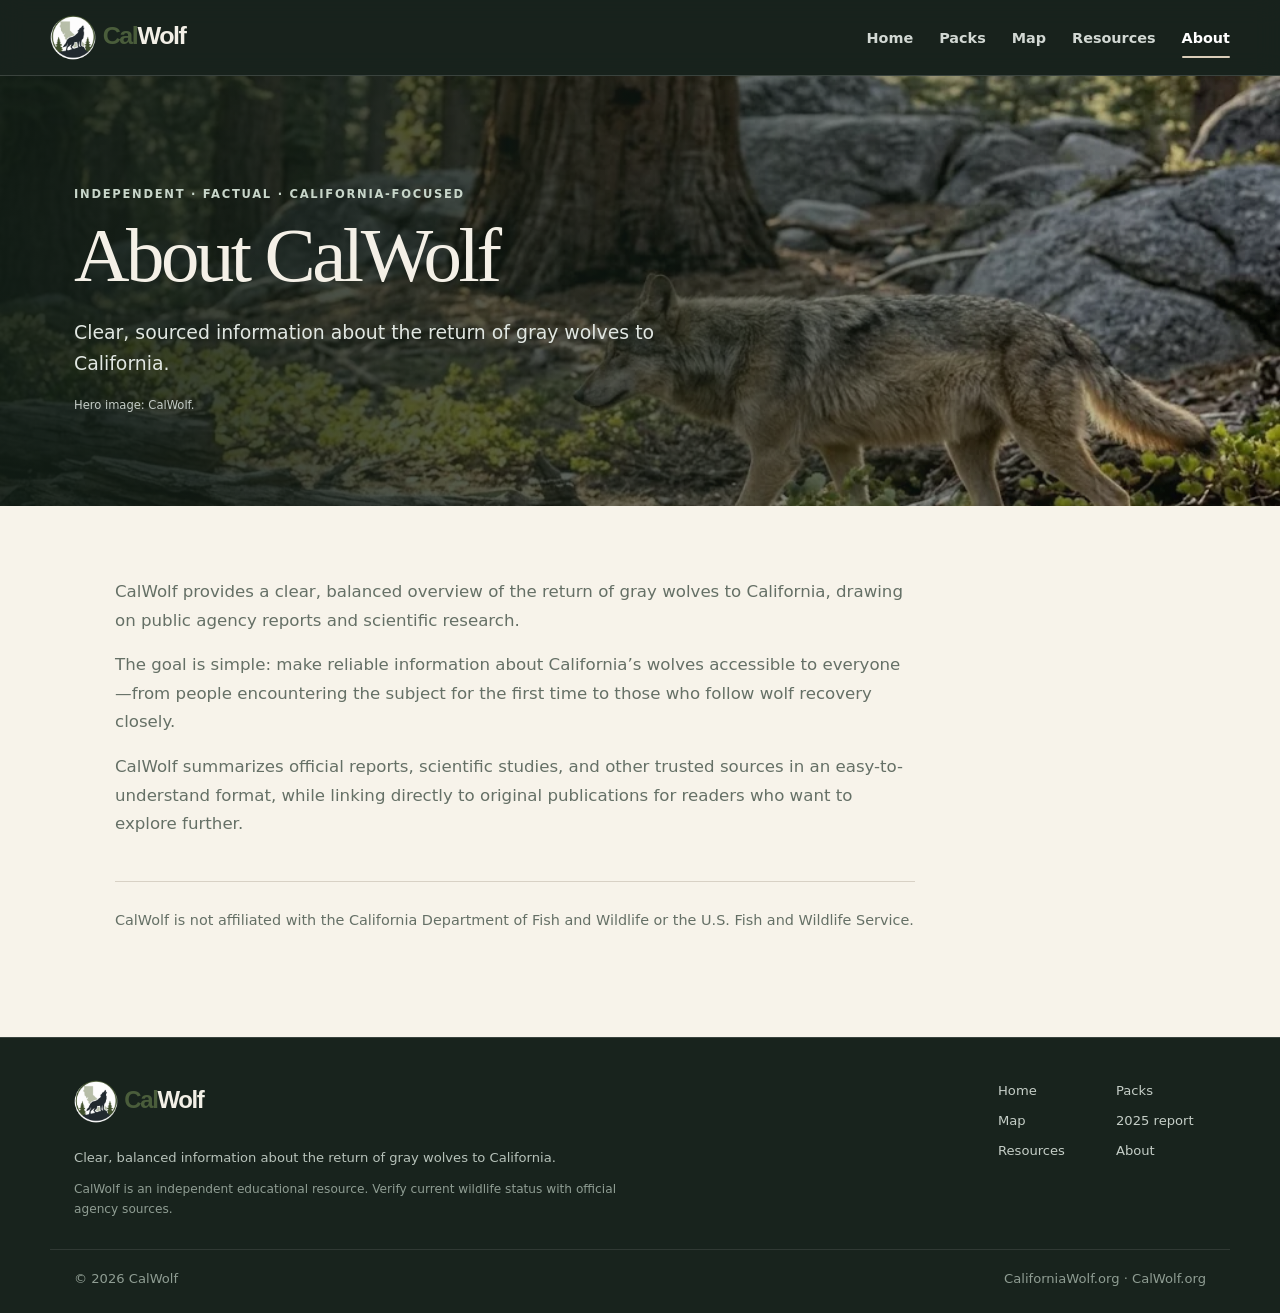
==== about.html @ 97b13d96 "Add files via upload Publish CalWolf Version 1.0" ====
<!DOCTYPE html>
<html lang="en">
<head>
<meta charset="utf-8">
<meta content="width=device-width,initial-scale=1" name="viewport">
<title>About CalWolf | California Wolf Information</title>
<meta content="Learn about CalWolf, an independent educational resource presenting clear, sourced information about California’s gray wolves." name="description">

<link href="styles.css" rel="stylesheet">
<meta content="#18231d" name="theme-color"><meta content="dark light" name="color-scheme"><meta content="index, follow, max-image-preview:large" name="robots"><link href="https://californiawolf.org/about.html" rel="canonical"><link href="images/calwolf-icon.svg" rel="icon" type="image/svg+xml"><link href="images/favicon-32x32.png" rel="icon" sizes="32x32" type="image/png"><link href="images/favicon-16x16.png" rel="icon" sizes="16x16" type="image/png"><link href="images/favicon.ico" rel="shortcut icon"><link href="images/apple-touch-icon.png" rel="apple-touch-icon" sizes="180x180"><link href="site.webmanifest" rel="manifest"><link as="image" fetchpriority="high" href="images/hero-about.webp" rel="preload" type="image/webp"><meta content="CalWolf" property="og:site_name"><meta content="en_US" property="og:locale"><meta content="article" property="og:type"><meta content="About CalWolf | California Wolf Information" property="og:title"><meta content="Learn about CalWolf, an independent educational resource presenting clear, sourced information about California’s gray wolves." property="og:description"><meta content="https://californiawolf.org/about.html" property="og:url"><meta content="https://californiawolf.org/images/calwolf-social.jpg" property="og:image"><meta content="1200" property="og:image:width"><meta content="630" property="og:image:height"><meta content="CalWolf — clear, balanced information about California gray wolves" property="og:image:alt"><meta content="summary_large_image" name="twitter:card"><meta content="About CalWolf | California Wolf Information" name="twitter:title"><meta content="Learn about CalWolf, an independent educational resource presenting clear, sourced information about California’s gray wolves." name="twitter:description"><meta content="https://californiawolf.org/images/calwolf-social.jpg" name="twitter:image"><script>document.documentElement.classList.add('js');</script><script defer src="site.js"></script><script type="application/ld+json">{
  "@context": "https://schema.org",
  "@type": "AboutPage",
  "name": "About CalWolf | California Wolf Information",
  "url": "https://californiawolf.org/about.html",
  "description": "Learn about CalWolf, an independent educational resource presenting clear, sourced information about California’s gray wolves.",
  "isPartOf": {
    "@type": "WebSite",
    "name": "CalWolf",
    "url": "https://californiawolf.org/"
  },
  "publisher": {
    "@type": "Organization",
    "name": "CalWolf",
    "url": "https://californiawolf.org/",
    "logo": "https://californiawolf.org/images/calwolf-icon.svg"
  }
}</script></head>
<body><a class="skip-link" href="#main-content">Skip to content</a>
<header class="site-header">
<a class="brand" href="index.html">
<img alt="CalWolf" class="brand-logo" decoding="async" height="190" src="images/calwolf-logo.svg" width="720">
<span class="brand-sub">
     California Wolf Information &amp; Education
    </span>
</a><button aria-controls="primary-navigation" aria-expanded="false" aria-label="Open navigation" class="nav-toggle" type="button"><span class="nav-toggle-line"></span><span class="nav-toggle-line"></span><span class="nav-toggle-line"></span></button>
<nav aria-label="Primary navigation" class="site-nav" id="primary-navigation">
<a href="index.html">
     Home
    </a>
<a href="packs.html">
     Packs
    </a>
<a href="map.html">
     Map
    </a>
<a href="index.html#resources">
     Resources
    </a>
<a aria-current="page" href="about.html">
     About
    </a>
</nav>
</header>
<section class="hero page-hero about-hero">
<div class="hero-inner">
<div class="hero-copy">
<p class="eyebrow">
      Independent · factual · California-focused
     </p>
<h1>
      About CalWolf
     </h1>
<p class="lede">
      Clear, sourced information about the return of gray wolves to California.
     </p>
<p class="credit">
      Hero image: CalWolf.
     </p>
</div>
</div>
</section>
<main class="page-main" id="main-content">
<div class="about-copy">
<p>
     CalWolf provides a clear, balanced overview of the return of gray wolves to California, drawing on public agency reports and scientific research.
    </p>
<p>
     The goal is simple: make reliable information about California’s wolves accessible to everyone—from people encountering the subject for the first time to those who follow wolf recovery closely.
    </p>
<p>
     CalWolf summarizes official reports, scientific studies, and other trusted sources in an easy-to-understand format, while linking directly to original publications for readers who want to explore further.
    </p>
<p class="note-line">
     CalWolf is not affiliated with the California Department of Fish and Wildlife or the U.S. Fish and Wildlife Service.
    </p>
</div>
</main>
<footer class="site-footer">
<div class="footer-inner">
<div>
<a class="footer-brand" href="index.html">
<img alt="CalWolf" class="footer-logo" decoding="async" height="190" loading="lazy" src="images/calwolf-logo.svg" width="720">
</a>
<div class="footer-copy">
<p>
       Clear, balanced information about the return of gray wolves to California.
      </p>
<p class="footer-disclaimer">
       CalWolf is an independent educational resource. Verify current wildlife status with official agency sources.
      </p>
</div>
</div>
<nav aria-label="Footer navigation" class="footer-nav">
<a href="index.html">
      Home
     </a>
<a href="packs.html">
      Packs
     </a>
<a href="map.html">
      Map
     </a>
<a href="index.html#report">
      2025 report
     </a>
<a href="index.html#resources">
      Resources
     </a>
<a href="about.html">
      About
     </a>
</nav>
</div>
<div class="footer-bottom">
<p>
     © 2026 CalWolf
    </p>
<p>
     CaliforniaWolf.org · CalWolf.org
    </p>
</div>
</footer>
</body>
</html>
---- styles.css ----
:root{
  --ink:#f4f0e7;
  --dark:#18231d;
  --deep:#21382d;
  --forest:#315b46;
  --forest-soft:#4a6a56;
  --sage:#9dad9f;
  --sand:#d9cdb8;
  --cream:#eee8dc;
  --paper:#f7f3ea;
  --text:#202820;
  --muted:#657066;
  --line:rgba(255,255,255,.15);
  --paper-line:#ddd5c8;
  --max-width:1180px;
  --content-width:1050px;
  --radius-sm:14px;
  --radius-md:18px;
  --radius-lg:24px;
  --shadow-soft:0 12px 34px rgba(20,30,23,.11);
  --shadow-lift:0 18px 42px rgba(20,30,23,.16);
  --transition:180ms ease;
}

*{box-sizing:border-box}
html{scroll-behavior:smooth;scroll-padding-top:88px}
body{
  margin:0;
  background:var(--dark);
  color:var(--ink);
  font-family:Inter,ui-sans-serif,system-ui,-apple-system,"Segoe UI",sans-serif;
  font-size:16px;
  line-height:1.6;
  text-rendering:optimizeLegibility;
  -webkit-font-smoothing:antialiased;
}
img{max-width:100%}
a{color:inherit}
p{margin:0 0 1rem}
h1,h2,h3{margin-top:0;line-height:1.1}
h1{
  margin-bottom:24px;
  font:500 clamp(3.4rem,7vw,6.8rem)/.98 Georgia,"Times New Roman",serif;
  letter-spacing:-.045em;
}
h2{
  margin-bottom:16px;
  font:500 clamp(2.2rem,4vw,3.5rem)/1.05 Georgia,"Times New Roman",serif;
  letter-spacing:-.025em;
}
h3{margin-bottom:12px;font-size:1.12rem}

/* Header and navigation */
.site-header{
  min-height:76px;
  display:flex;
  align-items:center;
  justify-content:space-between;
  gap:28px;
  padding:0 max(24px,calc((100vw - var(--max-width))/2));
  background:rgba(24,35,29,.96);
  border-bottom:1px solid var(--line);
  position:sticky;
  top:0;
  z-index:20;
  backdrop-filter:blur(12px);
}
.brand{
  display:flex;
  align-items:center;
  min-width:0;
  text-decoration:none;
}
.brand-logo{
  display:block;
  width:174px;
  max-width:42vw;
  height:auto;
}
.brand-sub{display:none}
.site-nav{
  display:flex;
  align-items:center;
  gap:26px;
}
.site-nav a{
  position:relative;
  padding:27px 0 24px;
  color:#d2d8d3;
  font-size:.9rem;
  font-weight:650;
  text-decoration:none;
  transition:color var(--transition);
}
.site-nav a::after{
  content:"";
  position:absolute;
  left:0;
  right:0;
  bottom:17px;
  height:2px;
  border-radius:2px;
  background:var(--sand);
  transform:scaleX(0);
  transform-origin:left;
  transition:transform var(--transition);
}
.site-nav a:hover,.site-nav a[aria-current="page"]{color:#fff}
.site-nav a:hover::after,.site-nav a[aria-current="page"]::after{transform:scaleX(1)}

/* Buttons */
.button{
  min-height:46px;
  display:inline-flex;
  align-items:center;
  justify-content:center;
  gap:.35rem;
  padding:.76rem 1.2rem;
  border:1px solid transparent;
  border-radius:999px;
  background:var(--sand);
  color:#223126;
  box-shadow:0 4px 14px rgba(9,16,11,.12);
  font-size:.9rem;
  font-weight:800;
  line-height:1.2;
  text-align:center;
  text-decoration:none;
  transition:transform var(--transition),box-shadow var(--transition),background-color var(--transition),border-color var(--transition);
}
.button:hover{
  transform:translateY(-2px);
  box-shadow:0 10px 24px rgba(9,16,11,.18);
}
.button.ghost{
  background:rgba(16,28,21,.14);
  border-color:rgba(255,255,255,.58);
  color:#fff;
  box-shadow:none;
}
.button.ghost:hover{background:rgba(255,255,255,.1);border-color:#fff}
.section.light .button,.section.sand .button,.page-main .button{
  background:var(--forest);
  color:#fff;
}
.section.light .button:hover,.section.sand .button:hover,.page-main .button:hover{background:#284b3a}
a:focus-visible,.button:focus-visible{
  outline:3px solid #e7d8b9;
  outline-offset:4px;
}

/* Hero areas */
.hero{
  display:flex;
  align-items:center;
  background-position:center;
  background-size:cover;
  background-repeat:no-repeat;
}
.home-hero{
  min-height:680px;
  background-position:72% center;
  background-image:linear-gradient(90deg,rgba(16,28,21,.88) 0%,rgba(16,28,21,.58) 48%,rgba(16,28,21,.12) 100%),image-set(url('images/hero-home.webp') type('image/webp'), url('images/hero-home.jpg') type('image/jpeg'));
}
.page-hero{min-height:430px;align-items:flex-end}
.page-hero.about-hero{
  background-position:center 58%;
  background-image:linear-gradient(90deg,rgba(16,28,21,.91) 0%,rgba(16,28,21,.65) 46%,rgba(16,28,21,.16) 100%),image-set(url('images/hero-about.webp') type('image/webp'), url('images/hero-about.jpg') type('image/jpeg'));
}
.page-hero.packs-hero{
  min-height:500px;
  background-position:center bottom;
  background-image:linear-gradient(90deg,rgba(16,28,21,.90) 0%,rgba(16,28,21,.60) 45%,rgba(16,28,21,.10) 100%),image-set(url('images/hero-packs.webp') type('image/webp'), url('images/hero-packs.jpg') type('image/jpeg'));
}
.page-hero.map-hero{
  background-image:linear-gradient(90deg,rgba(16,28,21,.92) 0%,rgba(16,28,21,.68) 56%,rgba(16,28,21,.25) 100%),url('https://nrm.dfg.ca.gov/FileHandler.ashx?DocumentID=244017');
}
.hero-inner{
  width:min(var(--max-width),100%);
  margin:auto;
  padding:96px 24px;
}
.page-hero .hero-inner{padding:76px 24px 58px}
.hero-copy{max-width:760px}
.page-hero h1{font-size:clamp(3rem,6vw,5.4rem)}
.eyebrow{
  margin:0 0 14px;
  color:#c8d6ca;
  font-size:.72rem;
  font-weight:850;
  letter-spacing:.15em;
  text-transform:uppercase;
}
.lede{
  max-width:650px;
  margin-bottom:0;
  color:#e1e7e2;
  font-size:1.18rem;
  line-height:1.62;
}
.hero-actions{display:flex;flex-wrap:wrap;gap:12px;margin-top:32px}
.credit{margin:18px 0 0;color:#c3cbc5;font-size:.72rem}

/* Shared sections */
.section{
  padding:88px max(24px,calc((100vw - var(--max-width))/2));
}
.section.light{background:var(--paper);color:var(--text)}
.section.sand{background:#d8cdbb;color:#223026}
.section.deep{background:var(--deep)}
.section-heading{max-width:760px;margin:0 0 42px}
.section-heading h2{margin-bottom:16px}
.section-heading p:last-child{max-width:720px;margin-bottom:0;color:var(--muted);font-size:1.02rem;line-height:1.65}
.section.deep .section-heading p:last-child{color:#c3cec6}
.section[id]{scroll-margin-top:0}
.section.light .eyebrow,.section.sand .eyebrow,.page-main .eyebrow{color:var(--forest)}

/* Metrics */
.metric-grid{display:grid;grid-template-columns:repeat(4,1fr);gap:18px}
.metric-card{
  min-height:150px;
  display:flex;
  flex-direction:column;
  justify-content:center;
  padding:28px;
  background:rgba(255,255,255,.08);
  border:1px solid var(--line);
  border-radius:var(--radius-md);
  box-shadow:0 8px 24px rgba(9,16,11,.08);
}
.metric{display:block;color:#fff;font:500 2.9rem/1 Georgia,"Times New Roman",serif}
.label{display:block;margin-top:11px;color:#ccd5ce;font-size:.88rem;line-height:1.48}

/* Report */
.report-grid{display:grid;grid-template-columns:1.08fr .92fr;gap:24px;align-items:stretch}
.report-main,.report-side{
  display:flex;
  flex-direction:column;
  padding:34px;
  background:#fff;
  border:1px solid #ded7ca;
  border-radius:var(--radius-lg);
  box-shadow:var(--shadow-soft);
}
.report-main h3,.report-side h3{font-size:1.28rem}
.report-main p,.report-side p{color:var(--muted)}
.report-side .button{align-self:flex-start;margin-top:auto}
.facts{display:grid;grid-template-columns:1fr 1fr;gap:14px;margin-top:auto;padding-top:16px}
.fact{padding:18px;background:#eee7da;border-radius:var(--radius-sm)}
.fact strong{display:block;color:var(--forest)}
.fact span{display:block;margin-top:3px;color:var(--muted);font-size:.86rem}

/* Homepage pack and resource cards */
.pack-grid{display:grid;grid-template-columns:repeat(3,1fr);gap:18px}
.pack-card{
  min-height:100%;
  display:flex;
  flex-direction:column;
  padding:24px;
  background:rgba(255,255,255,.07);
  border:1px solid var(--line);
  border-radius:var(--radius-md);
  text-decoration:none;
  transition:transform var(--transition),background-color var(--transition),border-color var(--transition),box-shadow var(--transition);
}
.pack-card:hover{
  transform:translateY(-4px);
  background:rgba(255,255,255,.1);
  border-color:rgba(255,255,255,.3);
  box-shadow:0 16px 34px rgba(8,15,10,.15);
}
.pack-card h3{margin-bottom:14px;font-family:Georgia,"Times New Roman",serif;font-size:1.4rem}
.pack-card dl{margin:0 0 18px}
.pack-card dl div{
  display:grid;
  grid-template-columns:132px minmax(0,1fr);
  gap:12px;
  align-items:start;
  padding:9px 0;
  border-top:1px solid rgba(255,255,255,.11);
}
.pack-card dl div:first-child{border-top:0}
.pack-card dt{color:#aab8ae;font-size:.75rem;letter-spacing:.08em;text-transform:uppercase;white-space:nowrap}
.pack-card dd{min-width:0;margin:0;color:#e0e6e1;font-size:.88rem}
.pack-link{display:block;margin-top:auto;color:#d4dfd6;font-size:.82rem;font-weight:800}
.pack-note{margin:24px 0 0;color:#b7c2ba;font-size:.82rem}

.resource-grid{display:grid;grid-template-columns:repeat(3,1fr);gap:18px}
.resource-card{
  min-height:100%;
  display:flex;
  flex-direction:column;
  padding:25px;
  background:#fff;
  border:1px solid #ded7ca;
  border-radius:var(--radius-md);
  box-shadow:0 6px 20px rgba(20,30,23,.05);
  text-decoration:none;
  transition:transform var(--transition),box-shadow var(--transition),border-color var(--transition);
}
.resource-card:hover{transform:translateY(-4px);border-color:#c8bcaa;box-shadow:var(--shadow-lift)}
.resource-card .tag{color:var(--forest);font-size:.7rem;font-weight:850;letter-spacing:.1em;text-transform:uppercase}
.resource-card h3{margin:12px 0 10px}
.resource-card p{margin:0 0 20px;color:var(--muted);font-size:.89rem}
.resource-card .arrow{margin-top:auto;color:var(--forest);font-size:.86rem;font-weight:850}

/* Map feature */
.map-feature{display:grid;grid-template-columns:minmax(0,680px) minmax(260px,1fr);gap:42px;align-items:center}
.map-preview{
  display:flex;
  align-items:center;
  justify-content:center;
  aspect-ratio:16 / 9;
  overflow:hidden;
  padding:10px;
  background:#fff;
  border-radius:var(--radius-lg);
  box-shadow:0 20px 55px rgba(20,32,23,.18);
  transition:transform var(--transition),box-shadow var(--transition);
}
.map-preview:hover{transform:translateY(-3px);box-shadow:0 24px 64px rgba(20,32,23,.23)}
.map-preview img{display:block;width:100%;height:100%;object-fit:contain;border-radius:16px}
.map-copy h3{font-size:1.3rem}
.map-copy p{color:var(--muted)}

/* Interior pages */
.page-main{
  padding:72px max(24px,calc((100vw - var(--content-width))/2)) 88px;
  background:var(--paper);
  color:var(--text);
}
.page-main.wide{
  padding-left:max(24px,calc((100vw - 1200px)/2));
  padding-right:max(24px,calc((100vw - 1200px)/2));
}
.profile{
  scroll-margin-top:0;
  margin:0 0 20px;
  padding:32px;
  background:#fff;
  border:1px solid var(--paper-line);
  border-radius:20px;
  box-shadow:0 6px 22px rgba(20,30,23,.055);
}
.profile h2{margin-bottom:0}
.profile dl{margin:25px 0 22px}
.profile dl div{display:grid;grid-template-columns:150px 1fr;gap:20px;padding:13px 0;border-top:1px solid #e4ded4}
.profile dl div:first-child{border-top:0}
.profile dt{color:#6a756d;font-size:.75rem;letter-spacing:.08em;text-transform:uppercase}
.profile dd{margin:0;line-height:1.7}
.profile>a{color:var(--forest);font-size:.9rem;font-weight:800;text-decoration:none}
.profile>a:hover{text-decoration:underline;text-underline-offset:4px}

.map-frame{padding:12px;background:#fff;border:1px solid var(--paper-line);border-radius:22px;box-shadow:0 18px 50px rgba(24,35,29,.12)}
.map-frame img{display:block;width:100%;height:auto;border-radius:14px}
.notes{display:grid;grid-template-columns:1fr 1fr;gap:20px;margin-top:24px}
.note{
  display:flex;
  flex-direction:column;
  min-height:100%;
  padding:24px;
  background:#fff;
  border:1px solid var(--paper-line);
  border-radius:var(--radius-md);
  box-shadow:0 6px 20px rgba(20,30,23,.05);
}
.note h2{font-size:clamp(1.7rem,3vw,2.25rem)}
.note p,.about-copy p{color:var(--muted)}
.note .button{align-self:flex-start;margin-top:auto}
.about-copy{max-width:800px;font-size:1.04rem;line-height:1.72}
.about-copy .note-line{margin-top:42px;padding-top:26px;border-top:1px solid #d8d1c5;font-size:.9rem}

/* Footer */
.site-footer{
  background:var(--dark);
  color:#abb8ae;
  border-top:1px solid var(--line);
  font-size:.82rem;
}
.footer-inner{
  width:min(var(--max-width),100%);
  margin:0 auto;
  padding:42px 24px 30px;
  display:grid;
  grid-template-columns:minmax(0,1.35fr) minmax(240px,.65fr);
  gap:54px;
  align-items:start;
}
.footer-brand{display:inline-block;text-decoration:none}
.footer-logo{display:block;width:166px;height:auto;margin-bottom:18px}
.footer-copy{max-width:560px}
.footer-copy p{margin:0;color:#b7c2ba;line-height:1.65}
.footer-copy .footer-disclaimer{margin-top:10px;color:#8f9d93;font-size:.76rem}
.footer-nav{
  display:grid;
  grid-template-columns:repeat(2,minmax(90px,1fr));
  gap:9px 28px;
  justify-self:end;
}
.footer-nav a{color:#c5cec7;text-decoration:none;transition:color var(--transition)}
.footer-nav a:hover{color:#fff}
.footer-bottom{
  width:min(var(--max-width),100%);
  margin:0 auto;
  padding:18px 24px 24px;
  display:flex;
  justify-content:space-between;
  gap:24px;
  border-top:1px solid rgba(255,255,255,.1);
  color:#8f9d93;
}
.footer-bottom p{margin:0}

@media(max-width:900px){
  .brand-logo{width:158px}
  .site-nav{gap:18px}
  .metric-grid{grid-template-columns:1fr 1fr}
  .report-grid,.map-feature{grid-template-columns:1fr}
  .pack-grid,.resource-grid{grid-template-columns:1fr 1fr}
  .home-hero{min-height:610px;background-position:70% center}
  .page-hero.packs-hero{min-height:470px;background-position:55% bottom}
  .footer-inner{gap:36px}
}

@media(max-width:700px){
  html{scroll-padding-top:116px}
  .site-header{min-height:68px;align-items:flex-start;gap:16px;padding-top:12px;padding-bottom:12px}
  .site-nav{flex-wrap:wrap;justify-content:flex-end;gap:6px 15px}
  .site-nav a{padding:8px 0;font-size:.82rem}
  .site-nav a::after{bottom:3px}
  .page-hero{min-height:360px}
  .notes{grid-template-columns:1fr}
  .footer-inner{grid-template-columns:1fr}
  .footer-nav{justify-self:start}
}

@media(max-width:600px){
  h1{font-size:clamp(3rem,15vw,4.6rem)}
  .brand-logo{width:138px;max-width:52vw}
  .hero-inner{padding:72px 20px}
  .page-hero .hero-inner{padding:58px 20px 44px}
  .section,.page-main{padding:60px 20px}
  .metric-grid,.facts,.pack-grid,.resource-grid{grid-template-columns:1fr}
  .home-hero{min-height:600px;background-position:68% center}
  .page-hero.about-hero{background-position:62% center}
  .page-hero.packs-hero{min-height:430px;background-position:58% bottom}
  .profile{padding:24px}
  .profile dl div{grid-template-columns:1fr;gap:4px}
  .footer-inner{padding:36px 20px 26px}
  .footer-bottom{padding:18px 20px 22px;flex-direction:column;gap:5px}
  .footer-nav{grid-template-columns:repeat(2,minmax(0,1fr));width:100%}
}

@media(prefers-reduced-motion:reduce){
  html{scroll-behavior:auto}
  *,*::before,*::after{transition-duration:.01ms!important;animation-duration:.01ms!important;animation-iteration-count:1!important}
}


/* RC2: responsive navigation, mobile refinement, performance and accessibility */
body{overflow-x:hidden}
img{height:auto}
.skip-link{
  position:fixed;
  top:10px;
  left:12px;
  z-index:100;
  padding:.65rem .9rem;
  border-radius:8px;
  background:#fff;
  color:#18231d;
  font-weight:800;
  text-decoration:none;
  transform:translateY(-160%);
  transition:transform var(--transition);
}
.skip-link:focus{transform:translateY(0)}
.nav-toggle{
  display:none;
  width:46px;
  height:46px;
  flex:0 0 auto;
  align-items:center;
  justify-content:center;
  flex-direction:column;
  gap:5px;
  padding:0;
  border:1px solid rgba(255,255,255,.22);
  border-radius:12px;
  background:rgba(255,255,255,.06);
  color:#fff;
  cursor:pointer;
}
.nav-toggle-line{display:block;width:21px;height:2px;border-radius:2px;background:currentColor;transition:transform var(--transition),opacity var(--transition)}
.site-header.nav-open .nav-toggle-line:nth-child(1){transform:translateY(7px) rotate(45deg)}
.site-header.nav-open .nav-toggle-line:nth-child(2){opacity:0}
.site-header.nav-open .nav-toggle-line:nth-child(3){transform:translateY(-7px) rotate(-45deg)}
.map-preview img,.map-frame img{background:#f3eee5}
.error-page{
  min-height:100vh;
  display:flex;
  flex-direction:column;
  align-items:flex-start;
  justify-content:center;
  padding:48px max(24px,calc((100vw - 760px)/2));
  background:var(--dark);
  color:var(--ink);
}
.error-logo{width:210px;margin-bottom:54px}
.error-page h1{max-width:720px}
.error-page>p:not(.eyebrow){max-width:580px;color:#c6d0c8;font-size:1.12rem}
.error-page .button{margin-top:18px}

@media(hover:hover){
  .button:hover{transform:translateY(-2px)}
  .pack-card:hover,.resource-card:hover{transform:translateY(-4px)}
  .map-preview:hover{transform:translateY(-3px)}
}

@media(max-width:760px){
  html{scroll-padding-top:84px}
  .site-header{
    min-height:68px;
    align-items:center;
    gap:14px;
    padding-top:10px;
    padding-bottom:10px;
  }
  .brand-logo{width:150px;max-width:58vw}
  .js .nav-toggle{display:flex;margin-left:auto}
  .js .site-nav{
    position:absolute;
    top:100%;
    left:0;
    right:0;
    display:flex;
    flex-direction:column;
    align-items:stretch;
    gap:0;
    padding:8px 20px 18px;
    background:rgba(24,35,29,.99);
    border-top:1px solid rgba(255,255,255,.1);
    border-bottom:1px solid rgba(255,255,255,.14);
    box-shadow:0 20px 36px rgba(8,14,10,.28);
    opacity:0;
    visibility:hidden;
    pointer-events:none;
    transform:translateY(-8px);
    transition:opacity var(--transition),transform var(--transition),visibility var(--transition);
  }
  .js .site-header.nav-open .site-nav{
    opacity:1;
    visibility:visible;
    pointer-events:auto;
    transform:translateY(0);
  }
  .js .site-nav a{
    min-height:48px;
    display:flex;
    align-items:center;
    padding:10px 2px;
    border-bottom:1px solid rgba(255,255,255,.09);
    font-size:.96rem;
  }
  .js .site-nav a:last-child{border-bottom:0}
  .js .site-nav a::after{left:0;right:auto;bottom:6px;width:38px}
  .home-hero{min-height:620px;background-position:70% center}
  .page-hero{min-height:390px}
  .page-hero.packs-hero{min-height:455px;background-position:56% bottom}
  .hero-copy{max-width:650px}
  .lede{font-size:1.08rem}
  .section{padding-top:68px;padding-bottom:68px}
  .page-main{padding-top:62px;padding-bottom:72px}
  .pack-card dl div{grid-template-columns:112px minmax(0,1fr)}
  .map-feature{gap:30px}
}

@media(max-width:520px){
  h1{font-size:clamp(2.85rem,14vw,4.15rem)}
  h2{font-size:clamp(2rem,10vw,3rem)}
  .brand-logo{width:142px}
  .hero-inner{padding:68px 18px}
  .page-hero .hero-inner{padding:54px 18px 42px}
  .home-hero{
    min-height:640px;
    background-position:72% center;
    background-image:linear-gradient(90deg,rgba(16,28,21,.93) 0%,rgba(16,28,21,.74) 58%,rgba(16,28,21,.28) 100%),image-set(url('images/hero-home.webp') type('image/webp'),url('images/hero-home.jpg') type('image/jpeg'));
  }
  .page-hero.about-hero{
    background-position:64% center;
    background-image:linear-gradient(90deg,rgba(16,28,21,.94) 0%,rgba(16,28,21,.76) 60%,rgba(16,28,21,.26) 100%),image-set(url('images/hero-about.webp') type('image/webp'),url('images/hero-about.jpg') type('image/jpeg'));
  }
  .page-hero.packs-hero{
    min-height:440px;
    background-position:59% bottom;
    background-image:linear-gradient(90deg,rgba(16,28,21,.94) 0%,rgba(16,28,21,.73) 60%,rgba(16,28,21,.20) 100%),image-set(url('images/hero-packs.webp') type('image/webp'),url('images/hero-packs.jpg') type('image/jpeg'));
  }
  .hero-actions{display:grid;grid-template-columns:1fr;gap:10px}
  .hero-actions .button{width:100%}
  .section,.page-main{padding-left:18px;padding-right:18px}
  .section-heading{margin-bottom:32px}
  .metric-card{min-height:128px;padding:24px}
  .report-main,.report-side{padding:26px}
  .facts{gap:10px}
  .fact{padding:16px}
  .pack-card,.resource-card{padding:22px}
  .pack-card dl div{grid-template-columns:1fr;gap:3px}
  .pack-card dt{white-space:normal}
  .map-preview{padding:7px;border-radius:18px}
  .profile{padding:22px}
  .notes{gap:14px}
  .note{padding:22px}
  .footer-nav{gap:10px 24px}
  .footer-logo{width:150px}
  .error-page{padding-left:22px;padding-right:22px}
}

@media(max-width:380px){
  .brand-logo{width:132px}
  .nav-toggle{width:42px;height:42px}
  .home-hero{min-height:660px}
  .metric{font-size:2.55rem}
  .footer-nav{grid-template-columns:1fr}
}
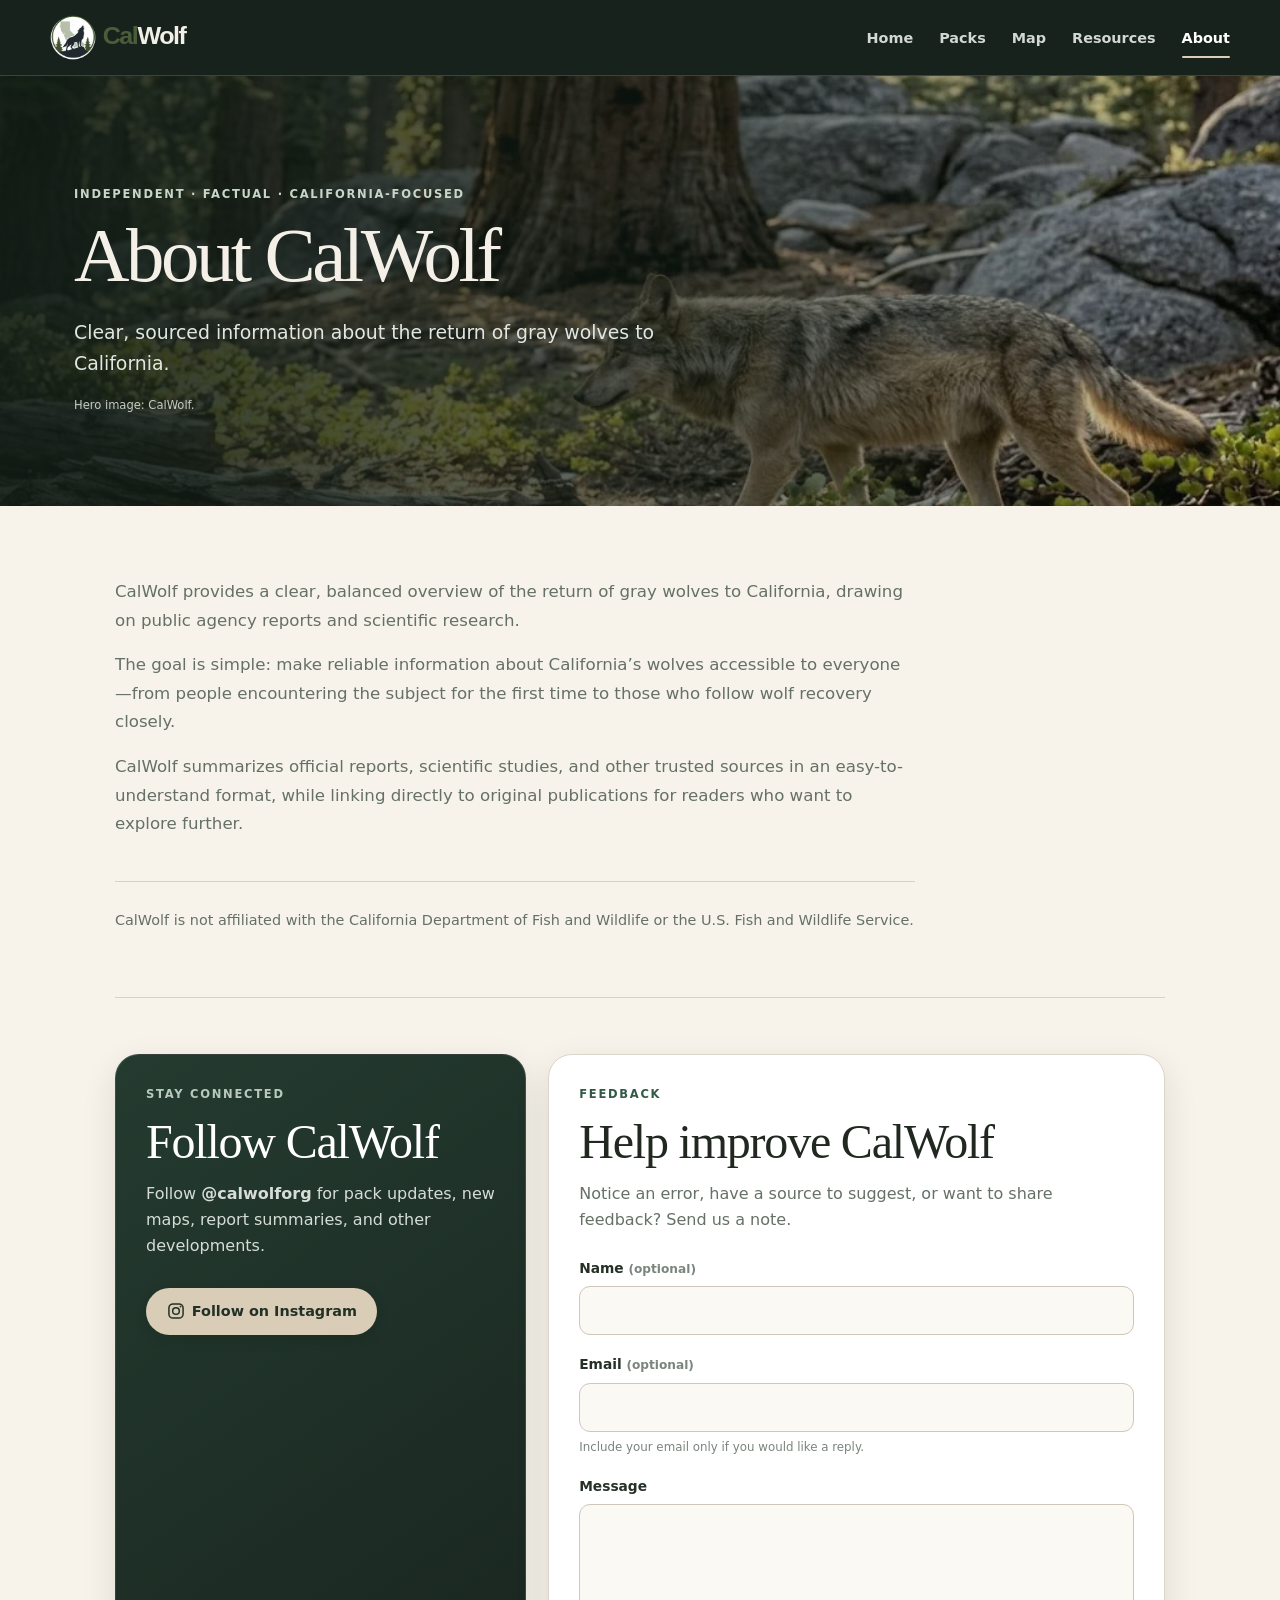
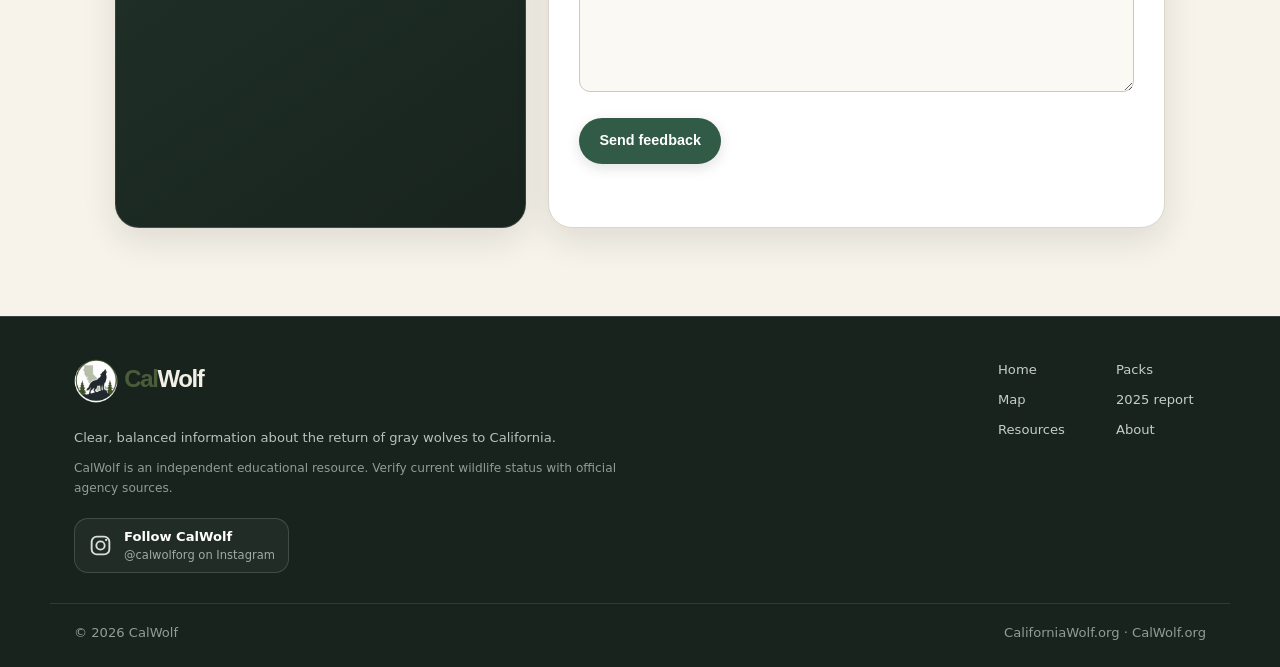
==== commit 02f130ec: "Add feedback form and Instagram links" ====
--- a/about.html
+++ b/about.html
@@ -22,7 +22,8 @@
     "@type": "Organization",
     "name": "CalWolf",
     "url": "https://californiawolf.org/",
-    "logo": "https://californiawolf.org/images/calwolf-icon.svg"
+    "logo": "https://californiawolf.org/images/calwolf-icon.svg",
+    "sameAs": ["https://www.instagram.com/calwolforg/"]
   }
 }</script></head>
 <body><a class="skip-link" href="#main-content">Skip to content</a>
@@ -84,6 +85,51 @@
      CalWolf is not affiliated with the California Department of Fish and Wildlife or the U.S. Fish and Wildlife Service.
     </p>
 </div>
+
+<section aria-labelledby="connect-title" class="about-connect">
+<div class="about-connect-grid">
+<article class="connect-card instagram-card">
+<p class="eyebrow">Stay connected</p>
+<h2 id="connect-title">Follow CalWolf</h2>
+<p>Follow <strong>@calwolforg</strong> for pack updates, new maps, report summaries, and other developments.</p>
+<a class="button instagram-button" href="https://www.instagram.com/calwolforg/" rel="noopener noreferrer" target="_blank">
+<svg aria-hidden="true" class="button-icon" viewBox="0 0 24 24" xmlns="http://www.w3.org/2000/svg">
+<rect fill="none" height="17" rx="5" stroke="currentColor" stroke-width="1.8" width="17" x="3.5" y="3.5"></rect>
+<circle cx="12" cy="12" fill="none" r="4" stroke="currentColor" stroke-width="1.8"></circle>
+<circle cx="17.4" cy="6.7" fill="currentColor" r="1.1"></circle>
+</svg>
+Follow on Instagram
+</a>
+</article>
+<article class="connect-card feedback-card">
+<p class="eyebrow">Feedback</p>
+<h2 id="feedback-title">Help improve CalWolf</h2>
+<p>Notice an error, have a source to suggest, or want to share feedback? Send us a note.</p>
+<form action="https://formspree.io/f/xjgnozld" class="feedback-form" data-formspree method="POST">
+<input name="_subject" type="hidden" value="New CalWolf website feedback">
+<input name="page" type="hidden" value="About CalWolf">
+<div aria-hidden="true" class="form-honeypot">
+<label>Leave this field empty<input autocomplete="off" name="_gotcha" tabindex="-1" type="text"></label>
+</div>
+<div class="form-field">
+<label for="feedback-name">Name <span>(optional)</span></label>
+<input autocomplete="name" id="feedback-name" maxlength="100" name="name" type="text">
+</div>
+<div class="form-field">
+<label for="feedback-email">Email <span>(optional)</span></label>
+<input autocomplete="email" id="feedback-email" maxlength="200" name="email" type="email">
+<p class="field-note">Include your email only if you would like a reply.</p>
+</div>
+<div class="form-field">
+<label for="feedback-message">Message</label>
+<textarea id="feedback-message" maxlength="3000" name="message" required rows="7"></textarea>
+</div>
+<button class="button feedback-submit" type="submit">Send feedback</button>
+<p aria-live="polite" class="form-status" role="status"></p>
+</form>
+</article>
+</div>
+</section>
 </main>
 <footer class="site-footer">
 <div class="footer-inner">
@@ -98,6 +144,17 @@
 <p class="footer-disclaimer">
        CalWolf is an independent educational resource. Verify current wildlife status with official agency sources.
       </p>
+</div>
+
+<div class="footer-social">
+<a aria-label="Follow CalWolf on Instagram at @calwolforg" class="instagram-link" href="https://www.instagram.com/calwolforg/" rel="noopener noreferrer" target="_blank">
+<svg aria-hidden="true" class="instagram-icon" viewBox="0 0 24 24" xmlns="http://www.w3.org/2000/svg">
+<rect fill="none" height="17" rx="5" stroke="currentColor" stroke-width="1.8" width="17" x="3.5" y="3.5"></rect>
+<circle cx="12" cy="12" fill="none" r="4" stroke="currentColor" stroke-width="1.8"></circle>
+<circle cx="17.4" cy="6.7" fill="currentColor" r="1.1"></circle>
+</svg>
+<span><strong>Follow CalWolf</strong><small>@calwolforg on Instagram</small></span>
+</a>
 </div>
 </div>
 <nav aria-label="Footer navigation" class="footer-nav">
--- a/styles.css
+++ b/styles.css
@@ -622,3 +622,91 @@
   .metric{font-size:2.55rem}
   .footer-nav{grid-template-columns:1fr}
 }
+
+
+/* v1.1: Instagram and feedback */
+.footer-social{margin-top:20px}
+.instagram-link{
+  width:fit-content;
+  display:inline-flex;
+  align-items:center;
+  gap:11px;
+  padding:10px 13px;
+  border:1px solid rgba(255,255,255,.15);
+  border-radius:14px;
+  background:rgba(255,255,255,.045);
+  color:#d9e0da;
+  text-decoration:none;
+  transition:background-color var(--transition),border-color var(--transition),transform var(--transition);
+}
+.instagram-link:hover{
+  transform:translateY(-2px);
+  background:rgba(255,255,255,.08);
+  border-color:rgba(255,255,255,.3);
+}
+.instagram-icon{width:25px;height:25px;flex:0 0 auto}
+.instagram-link span{display:flex;flex-direction:column;line-height:1.25}
+.instagram-link strong{color:#fff;font-size:.82rem}
+.instagram-link small{margin-top:2px;color:#9eaba1;font-size:.72rem}
+
+.about-connect{margin-top:64px;padding-top:56px;border-top:1px solid #d8d1c5}
+.about-connect-grid{display:grid;grid-template-columns:.8fr 1.2fr;gap:22px;align-items:start}
+.connect-card{
+  min-height:100%;
+  padding:30px;
+  background:#fff;
+  border:1px solid var(--paper-line);
+  border-radius:var(--radius-lg);
+  box-shadow:var(--shadow-soft);
+}
+.connect-card h2{margin-bottom:14px;font-size:clamp(2rem,4vw,3rem)}
+.connect-card>p:not(.eyebrow){color:var(--muted)}
+.instagram-card{
+  background:linear-gradient(145deg,#243b30 0%,#18231d 100%);
+  color:#fff;
+  border-color:rgba(255,255,255,.12);
+}
+.instagram-card .eyebrow{color:#b9c9bc}
+.instagram-card>p:not(.eyebrow){color:#d6ddd7}
+.instagram-button{margin-top:14px;background:var(--sand)!important;color:#223126!important}
+.button-icon{width:20px;height:20px;flex:0 0 auto}
+.feedback-form{margin-top:24px}
+.form-field{margin-bottom:18px}
+.form-field label{display:block;margin-bottom:7px;color:#263027;font-size:.86rem;font-weight:800}
+.form-field label span{color:#7b857d;font-size:.76rem;font-weight:600}
+.form-field input,.form-field textarea{
+  width:100%;
+  padding:12px 13px;
+  border:1px solid #cfc7ba;
+  border-radius:11px;
+  background:#fbf9f4;
+  color:#202820;
+  font:inherit;
+  line-height:1.45;
+  transition:border-color var(--transition),box-shadow var(--transition),background-color var(--transition);
+}
+.form-field textarea{min-height:155px;resize:vertical}
+.form-field input:focus,.form-field textarea:focus{
+  outline:none;
+  border-color:var(--forest);
+  background:#fff;
+  box-shadow:0 0 0 3px rgba(49,91,70,.14);
+}
+.field-note{margin:6px 0 0;color:#7a847c;font-size:.74rem}
+.form-honeypot{position:absolute!important;left:-9999px!important;width:1px!important;height:1px!important;overflow:hidden!important}
+.feedback-submit[disabled]{opacity:.68;cursor:wait;transform:none}
+.form-status{min-height:1.5em;margin:13px 0 0;color:#59665d;font-size:.84rem;font-weight:700}
+.form-status.success{color:#25623e}
+.form-status.error{color:#9b3030}
+
+@media(max-width:820px){
+  .about-connect-grid{grid-template-columns:1fr}
+  .instagram-card{order:2}
+  .feedback-card{order:1}
+}
+
+@media(max-width:520px){
+  .about-connect{margin-top:48px;padding-top:44px}
+  .connect-card{padding:24px}
+  .instagram-link{width:100%;max-width:330px}
+}
